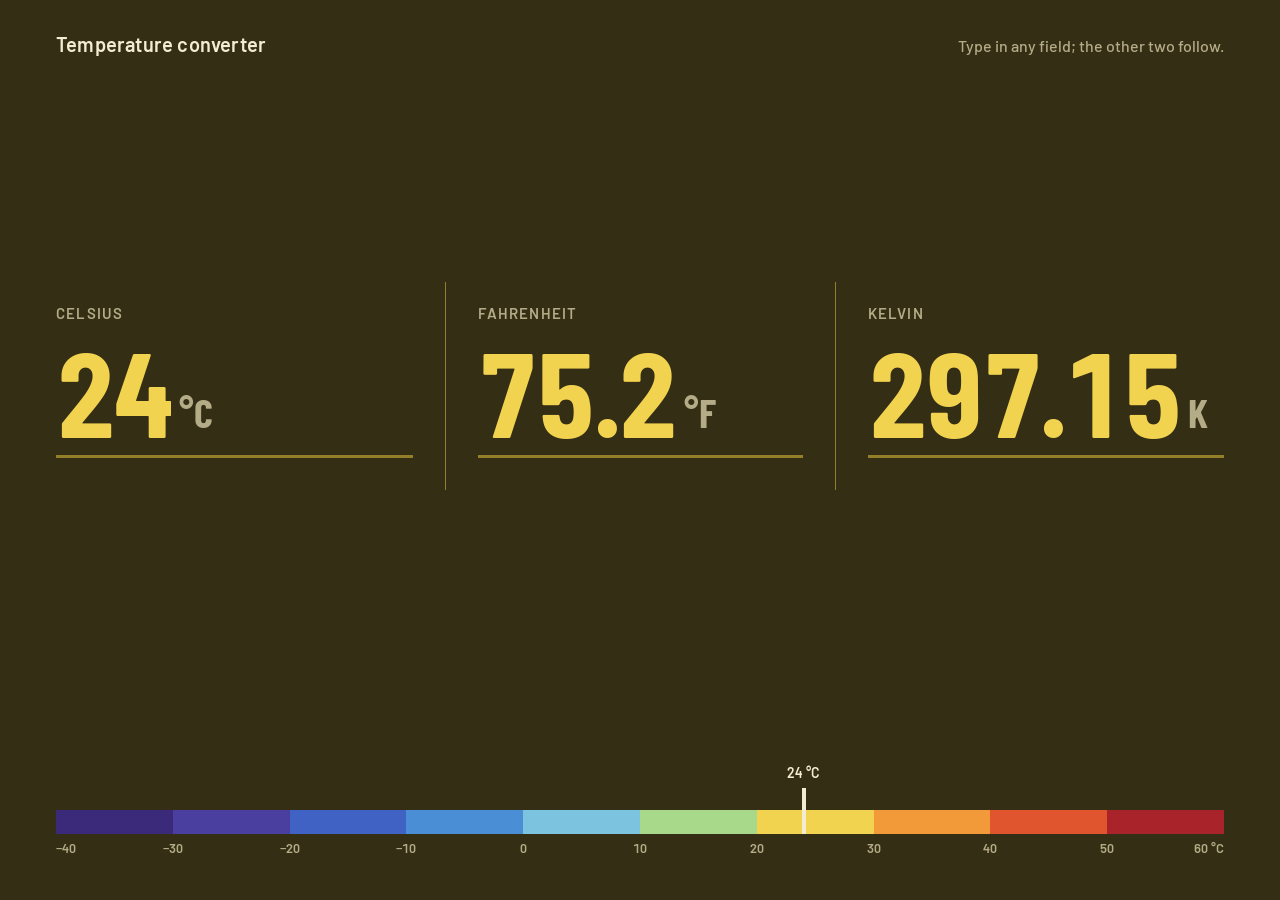
==== design/mockups/converter.html @ bcb92dcf "design: deep-shade system, DESIGN.md, converter mockup and screenshots" ====
<!doctype html>
<html lang="en">
<head>
<meta charset="utf-8">
<meta name="viewport" content="width=device-width, initial-scale=1">
<title>Temperature converter</title>
<link rel="stylesheet" href="tokens.css">
<style>
/* Mockup of index.html. States can be opened with a hash:
   #c=24 (default)  #c=-18  #f=-40  #c=-300 (below absolute zero)  #empty  #focus=f */
* { box-sizing: border-box; margin: 0; }
html { font: 500 16px/1.5 var(--font-ui); color: var(--ink); background: var(--ground); }
body {
  min-height: 100vh; min-height: 100dvh;
  display: grid; grid-template-rows: auto 1fr auto;
  background: var(--ground);
  transition: background-color var(--shade-duration) var(--ease-out);
}
::selection { background: var(--figure); color: var(--ground); }

header { display: flex; justify-content: space-between; align-items: baseline; gap: var(--space-4); padding: var(--space-8) var(--space-14) 0; }
header h1 { font: 600 20px/1.2 var(--font-ui); letter-spacing: 0.01em; color: var(--ink); }
header p { font-size: 16px; color: var(--label); transition: color var(--shade-duration) var(--ease-out); }

main { align-self: center; padding: var(--space-10) var(--space-14); }
.fields { display: grid; grid-template-columns: repeat(3, minmax(0, 1fr)); }

/* A field is one big label: clicking anywhere in it focuses its input. */
.field { display: block; padding: var(--space-6) var(--space-8) var(--space-8); border-left: var(--rule-column) solid var(--rule); cursor: text;
  transition: border-color var(--shade-duration) var(--ease-out); }
.field:first-child { border-left: 0; padding-left: 0; }
.field:last-child { padding-right: 0; }
.name { display: block; font: 600 15px/1 var(--font-ui); text-transform: uppercase; letter-spacing: 0.08em; color: var(--label); margin-bottom: var(--space-3);
  transition: color var(--shade-duration) var(--ease-out); }
/* flex-end, not baseline: an empty input has no text baseline and would drop the unit. */
.row { display: flex; align-items: flex-end; gap: var(--space-2); border-bottom: var(--rule-field) solid var(--rule); padding-bottom: var(--space-2);
  transition: border-color var(--shade-duration) var(--ease-out); }
.field:focus-within .row { border-bottom: var(--rule-field-focus) solid var(--figure); padding-bottom: calc(var(--space-2) - 1px); }
.field:focus-within .name { color: var(--ink); }

input {
  field-sizing: content; min-width: 0.3ch; max-width: 100%; height: calc(var(--fig) * 0.95);
  border: 0; background: transparent; padding: 0; outline: none;
  font: 700 var(--fig)/0.95 var(--font-figures); font-variant-numeric: tabular-nums; letter-spacing: -0.02em;
  color: var(--figure); caret-color: var(--ink);
  transition: color var(--shade-duration) var(--ease-out), font-size 160ms var(--ease-out);
}
@supports not (field-sizing: content) { input { width: 100%; flex: 1; } }
input::placeholder { color: var(--label); opacity: 1; }
.sym { font: 700 calc(var(--fig) * var(--unit-ratio))/1 var(--font-figures); color: var(--label); white-space: nowrap;
  padding-bottom: calc(var(--fig) * 0.12);
  transition: color var(--shade-duration) var(--ease-out); }

.fields { --fig: var(--figure-l); }
.fields[data-size="m"] { --fig: var(--figure-m); }
.fields[data-size="s"] { --fig: var(--figure-s); }

/* Fixed-height slot so the page never jumps when the notice appears. */
.notice { min-height: 28px; margin-top: var(--space-6); font: 600 18px/28px var(--font-ui); color: var(--ink); display: flex; align-items: center; gap: var(--space-3); }
.notice svg { flex: none; }
.notice:empty { visibility: hidden; }

/* Legend: the isotherm ramp with a marker at the current Celsius value. */
.legend { padding: 0 var(--space-14) var(--space-10); }
.scale { position: relative; padding-top: 44px; }
.bands { list-style: none; padding: 0; display: grid; grid-template-columns: repeat(10, 1fr); height: 24px; }
.ticks { position: relative; height: 26px; }
.ticks span { position: absolute; top: 8px; transform: translateX(-50%); font: 600 13px/1 var(--font-ui); font-variant-numeric: tabular-nums; color: var(--label); white-space: nowrap; }
.ticks span:first-child { transform: none; }
.ticks span:last-child { transform: translateX(-100%); }
.marker { position: absolute; top: 0; left: var(--pos, 64%); width: 0; transition: left var(--shade-duration) var(--ease-out); }
.marker b { position: absolute; left: -2px; top: 22px; width: 4px; height: 46px; background: var(--ink); }
.marker i { position: absolute; top: 0; left: 0; transform: translateX(var(--shift, -50%)); font: 600 14px/1 var(--font-ui); font-style: normal; font-variant-numeric: tabular-nums; white-space: nowrap; color: var(--ink); }
.legend[data-off="true"] .marker b { height: 24px; top: 44px; }
.legend[hidden-marker] .marker { display: none; }

@media (max-width: 760px) {
  header { flex-direction: column; gap: var(--space-1); padding: var(--space-6) var(--space-6) 0; }
  header h1 { font-size: 18px; }
  header p { font-size: 15px; }
  main { padding: var(--space-6); align-self: start; }
  .fields { grid-template-columns: 1fr; gap: var(--space-2); --figure-l: 76px; --figure-m: 64px; --figure-s: 52px; }
  .field, .field:first-child, .field:last-child { border-left: 0; padding: var(--space-4) 0; }
  .name { font-size: 14px; margin-bottom: var(--space-2); }
  .notice { margin-top: var(--space-3); font-size: 17px; }
  .legend { padding: 0 var(--space-6) var(--space-8); }
  .ticks span:nth-child(even) { display: none; }
}
@media (prefers-reduced-motion: reduce) { * { transition: none !important; } }
</style>
</head>
<body>
<header>
  <h1>Temperature converter</h1>
  <p>Type in any field; the other two follow.</p>
</header>

<main>
  <div class="fields" id="fields">
    <label class="field"><span class="name">Celsius</span><span class="row"><input id="c" inputmode="decimal" autocomplete="off" spellcheck="false" value="24"><span class="sym" aria-hidden="true">°C</span></span></label>
    <label class="field"><span class="name">Fahrenheit</span><span class="row"><input id="f" inputmode="decimal" autocomplete="off" spellcheck="false" value="75.2"><span class="sym" aria-hidden="true">°F</span></span></label>
    <label class="field"><span class="name">Kelvin</span><span class="row"><input id="k" inputmode="decimal" autocomplete="off" spellcheck="false" value="297.15"><span class="sym" aria-hidden="true">K</span></span></label>
  </div>
  <p class="notice" id="notice" role="status" aria-live="polite"></p>
</main>

<div class="legend" id="legend" aria-hidden="true">
  <div class="scale">
    <div class="marker" id="marker"><i id="mlabel">24 °C</i><b></b></div>
    <ol class="bands">
      <li style="background:var(--band-m40)"></li><li style="background:var(--band-m30)"></li><li style="background:var(--band-m20)"></li>
      <li style="background:var(--band-m10)"></li><li style="background:var(--band-0)"></li><li style="background:var(--band-10)"></li>
      <li style="background:var(--band-20)"></li><li style="background:var(--band-30)"></li><li style="background:var(--band-40)"></li>
      <li style="background:var(--band-50)"></li>
    </ol>
    <div class="ticks">
      <span style="left:0%">−40</span><span style="left:10%">−30</span><span style="left:20%">−20</span><span style="left:30%">−10</span>
      <span style="left:40%">0</span><span style="left:50%">10</span><span style="left:60%">20</span><span style="left:70%">30</span>
      <span style="left:80%">40</span><span style="left:90%">50</span><span style="left:100%">60 °C</span>
    </div>
  </div>
</div>

<!-- Mockup-only behaviour; the real page takes conversions from converter.js. -->
<script>
const $ = id => document.getElementById(id);
const inputs = { c: $("c"), f: $("f"), k: $("k") };
const toC = { c: v => v, f: v => (v - 32) * 5 / 9, k: v => v - 273.15 };
const fromC = { c: v => v, f: v => v * 9 / 5 + 32, k: v => v + 273.15 };
const fmt = v => { const r = Math.round(v * 100) / 100; return (Object.is(r, -0) ? 0 : r).toString().replace("-", "−"); };
const parse = s => { const t = s.trim().replace("−", "-").replace(",", "."); return t === "" || isNaN(Number(t)) ? null : Number(t); };

function band(c) {
  if (c < -273.15) return "abs";
  const keys = ["m40","m30","m20","m10","0","10","20","30","40","50"];
  return keys[Math.max(0, Math.min(9, Math.floor((c + 40) / 10)))];
}
function render(c) {
  const len = Math.max(...Object.values(inputs).map(i => i.value.length));
  $("fields").dataset.size = len <= 6 ? "l" : len <= 7 ? "m" : "s";
  if (c === null) {
    delete document.body.dataset.band; $("notice").textContent = ""; $("legend").setAttribute("hidden-marker", ""); return;
  }
  $("legend").removeAttribute("hidden-marker");
  document.body.dataset.band = band(c);
  const below = c < -273.15;
  $("notice").innerHTML = below ? '<svg width="18" height="18" viewBox="0 0 18 18" aria-hidden="true"><circle cx="9" cy="9" r="7.5" fill="none" stroke="currentColor" stroke-width="1.5"/><path d="M9 4.8v5.2" stroke="currentColor" stroke-width="1.8" stroke-linecap="round"/><circle cx="9" cy="12.9" r="1.1" fill="currentColor"/></svg>Below absolute zero' : "";
  const p = (c + 40) / 100, pos = Math.max(0, Math.min(1, p));
  const legend = $("legend"); legend.dataset.off = String(p < 0 || p > 1);
  legend.style.setProperty("--pos", (pos * 100) + "%");
  legend.style.setProperty("--shift", pos < 0.06 ? "0%" : pos > 0.94 ? "-100%" : "-50%");
  $("mlabel").textContent = fmt(c) + " °C" + (p < 0 ? ", off the scale" : p > 1 ? ", off the scale" : "");
}
function update(from) {
  const v = parse(inputs[from].value);
  for (const u of Object.keys(inputs)) if (u !== from) inputs[u].value = v === null ? "" : fmt(fromC[u](toC[from](v)));
  render(v === null ? null : toC[from](v));
}
for (const u of Object.keys(inputs)) inputs[u].addEventListener("input", () => update(u));

// Mockup state from the hash
const h = location.hash.slice(1);
if (h === "empty") { for (const i of Object.values(inputs)) i.value = ""; render(null); }
else {
  const m = h.match(/^([cfk])=(.+)$/);
  if (m) { inputs[m[1]].value = decodeURIComponent(m[2]).replace("-", "−"); update(m[1]); } else update("c");
}
const fm = h.match(/focus=([cfk])/); if (fm) inputs[fm[1]].focus();
</script>
</body>
</html>
---- design/mockups/tokens.css ----
/* Temperature converter: design tokens ("Deep shade").
   Values are normative and mirror DESIGN.md. The page sets data-band on <body>
   from the current Celsius value; every colour role below follows that band. */

@font-face { font-family: "Barlow"; src: url("../fonts/Barlow-Medium.ttf") format("truetype"); font-weight: 500; font-display: swap; }
@font-face { font-family: "Barlow"; src: url("../fonts/Barlow-SemiBold.ttf") format("truetype"); font-weight: 600; font-display: swap; }
@font-face { font-family: "Barlow Condensed"; src: url("../fonts/BarlowCondensed-Bold.ttf") format("truetype"); font-weight: 700; font-display: swap; }

:root {
  /* Isotherm ramp: legend band colours, one per 10 °C, from −40 to 60 °C */
  --band-m40: #3b2a7a; --band-m30: #4a3f9e; --band-m20: #3f62c4; --band-m10: #4a8fd6; --band-0: #7cc3e0;
  --band-10: #a8d98a; --band-20: #f2d34f; --band-30: #f29a3a; --band-40: #e0542e; --band-50: #a8232a;

  /* Fixed neutrals */
  --ink: #f4ecd2;            /* page title, legend marker, below-absolute-zero numerals */

  /* Type */
  --font-ui: "Barlow", system-ui, sans-serif;
  --font-figures: "Barlow Condensed", "Arial Narrow", sans-serif;
  --figure-l: 120px;         /* longest value ≤ 6 characters (the usual case: Kelvin is 6) */
  --figure-m: 100px;         /* longest value 7 characters */
  --figure-s: 80px;          /* longest value ≥ 8 characters */
  --unit-ratio: 0.34;        /* unit symbol size relative to the figure */

  /* Space (4px base) */
  --space-1: 4px; --space-2: 8px; --space-3: 12px; --space-4: 16px; --space-6: 24px;
  --space-8: 32px; --space-10: 40px; --space-14: 56px;

  /* Lines */
  --rule-field: 3px;         /* underline under each figure */
  --rule-field-focus: 4px;
  --rule-column: 1px;        /* divider between the three fields */

  /* Motion */
  --shade-duration: 280ms;
  --ease-out: cubic-bezier(0.22, 1, 0.36, 1);

  /* Default (no band yet) = the empty state */
  --ground: #12110e; --figure: #f4ecd2; --label: #a39a85; --rule: #7a725f;
}

/* One block per band: ground = band taken very dark, figure = band lifted to ≥ 6.7:1,
   label = muted band tint (≥ 5.8:1), rule = mid band tone (≥ 3.4:1, a UI boundary). */
[data-band="m40"] { --ground: #121023; --figure: #bab3fe; --label: #a8a6c9; --rule: #7d77b4; }
[data-band="m30"] { --ground: #151429; --figure: #b5b5ff; --label: #a6a7ca; --rule: #7877bc; }
[data-band="m20"] { --ground: #121b30; --figure: #a0bcff; --label: #9cabcb; --rule: #617ec3; }
[data-band="m10"] { --ground: #142333; --figure: #8bc3ff; --label: #94aeca; --rule: #5684b4; }
[data-band="0"]   { --ground: #1b2c33; --figure: #7cc3e0; --label: #96b0bb; --rule: #5a889b; }
[data-band="10"]  { --ground: #25301e; --figure: #a8d98a; --label: #9fb294; --rule: #6c8b58; }
[data-band="20"]  { --ground: #342e14; --figure: #f2d34f; --label: #b4ab87; --rule: #937f2a; }
[data-band="30"]  { --ground: #362311; --figure: #f29a3a; --label: #c2a58b; --rule: #ab7237; }
[data-band="40"]  { --ground: #351810; --figure: #ffa289; --label: #c8a095; --rule: #c06148; }
[data-band="50"]  { --ground: #2b100f; --figure: #ffa09a; --label: #c99f9c; --rule: #bc615d; }
/* Below absolute zero: off the map. No band colour, near-black ground, figures in ink. */
[data-band="abs"] { --ground: #0b0a0d; --figure: #f4ecd2; --label: #a39a85; --rule: #6e6878; }
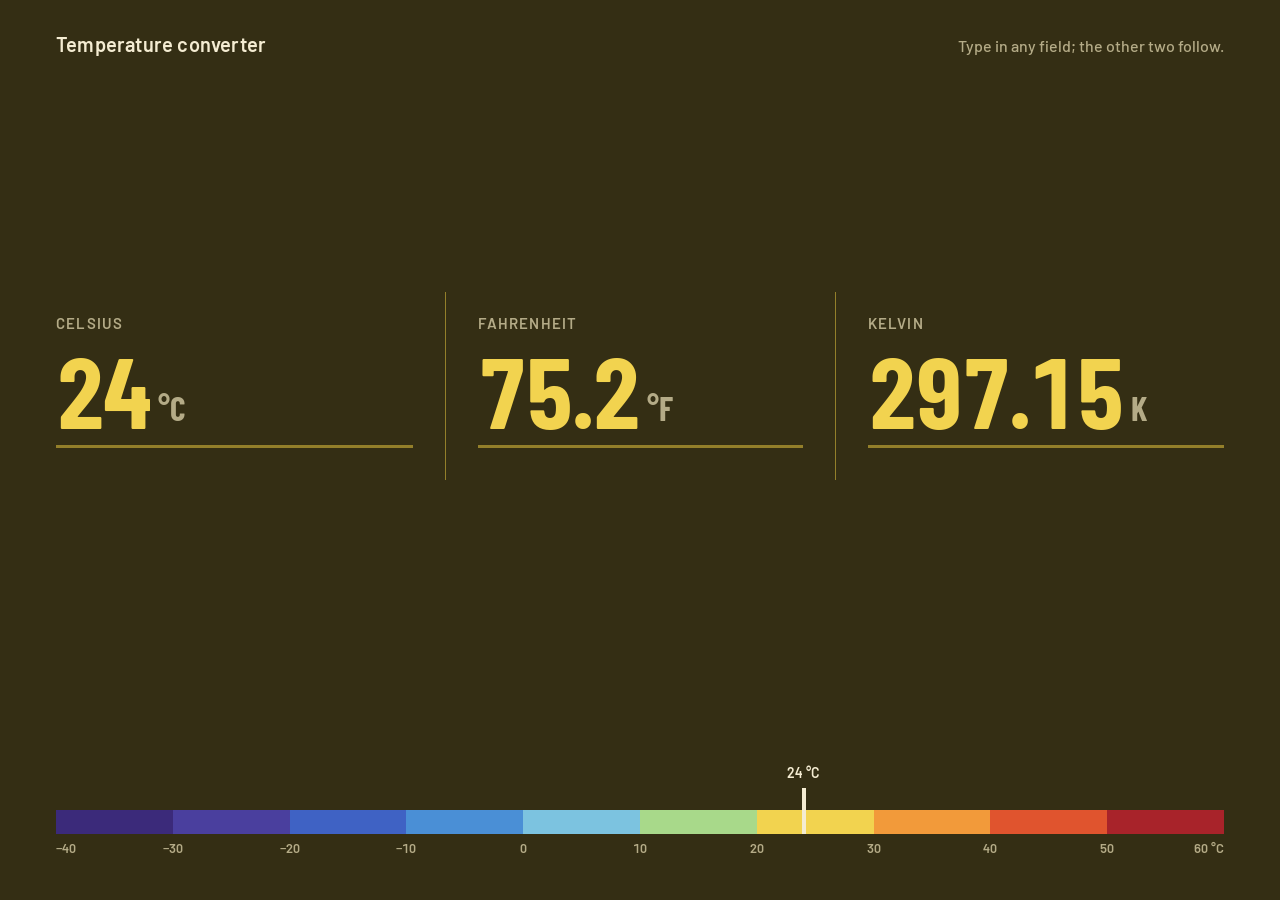
==== commit a3e42f88: "design review: figures fit their column, text keypad; review report" ====
--- a/design/mockups/converter.html
+++ b/design/mockups/converter.html
@@ -51,9 +51,12 @@
   padding-bottom: calc(var(--fig) * 0.12);
   transition: color var(--shade-duration) var(--ease-out); }
 
-.fields { --fig: var(--figure-l); }
-.fields[data-size="m"] { --fig: var(--figure-m); }
-.fields[data-size="s"] { --fig: var(--figure-s); }
+/* The figure never outgrows its column: each tier is capped by the width of .fields. */
+.fields { container-type: inline-size;
+  --fig-fit-l: calc(10.5cqi - 24px); --fig-fit-m: calc(9.3cqi - 24px); --fig-fit-s: calc(5.8cqi - 14px);
+  --fig: min(var(--figure-l), var(--fig-fit-l)); }
+.fields[data-size="m"] { --fig: min(var(--figure-m), var(--fig-fit-m)); }
+.fields[data-size="s"] { --fig: min(var(--figure-s), var(--fig-fit-s)); }
 
 /* Fixed-height slot so the page never jumps when the notice appears. */
 .notice { min-height: 28px; margin-top: var(--space-6); font: 600 18px/28px var(--font-ui); color: var(--ink); display: flex; align-items: center; gap: var(--space-3); }
@@ -74,12 +77,13 @@
 .legend[data-off="true"] .marker b { height: 24px; top: 44px; }
 .legend[hidden-marker] .marker { display: none; }
 
-@media (max-width: 760px) {
+@media (max-width: 1023px) {
   header { flex-direction: column; gap: var(--space-1); padding: var(--space-6) var(--space-6) 0; }
   header h1 { font-size: 18px; }
   header p { font-size: 15px; }
   main { padding: var(--space-6); align-self: start; }
-  .fields { grid-template-columns: 1fr; gap: var(--space-2); --figure-l: 76px; --figure-m: 64px; --figure-s: 52px; }
+  .fields { grid-template-columns: minmax(0, 1fr); gap: var(--space-2); --figure-l: 76px; --figure-m: 64px; --figure-s: 52px;
+    --fig-fit-l: calc(29cqi - 12px); --fig-fit-m: calc(25cqi - 12px); --fig-fit-s: calc(16cqi - 6px); }
   .field, .field:first-child, .field:last-child { border-left: 0; padding: var(--space-4) 0; }
   .name { font-size: 14px; margin-bottom: var(--space-2); }
   .notice { margin-top: var(--space-3); font-size: 17px; }
@@ -97,9 +101,9 @@
 
 <main>
   <div class="fields" id="fields">
-    <label class="field"><span class="name">Celsius</span><span class="row"><input id="c" inputmode="decimal" autocomplete="off" spellcheck="false" value="24"><span class="sym" aria-hidden="true">°C</span></span></label>
-    <label class="field"><span class="name">Fahrenheit</span><span class="row"><input id="f" inputmode="decimal" autocomplete="off" spellcheck="false" value="75.2"><span class="sym" aria-hidden="true">°F</span></span></label>
-    <label class="field"><span class="name">Kelvin</span><span class="row"><input id="k" inputmode="decimal" autocomplete="off" spellcheck="false" value="297.15"><span class="sym" aria-hidden="true">K</span></span></label>
+    <label class="field"><span class="name">Celsius</span><span class="row"><input id="c" inputmode="text" enterkeyhint="done" autocomplete="off" spellcheck="false" value="24"><span class="sym" aria-hidden="true">°C</span></span></label>
+    <label class="field"><span class="name">Fahrenheit</span><span class="row"><input id="f" inputmode="text" enterkeyhint="done" autocomplete="off" spellcheck="false" value="75.2"><span class="sym" aria-hidden="true">°F</span></span></label>
+    <label class="field"><span class="name">Kelvin</span><span class="row"><input id="k" inputmode="text" enterkeyhint="done" autocomplete="off" spellcheck="false" value="297.15"><span class="sym" aria-hidden="true">K</span></span></label>
   </div>
   <p class="notice" id="notice" role="status" aria-live="polite"></p>
 </main>
